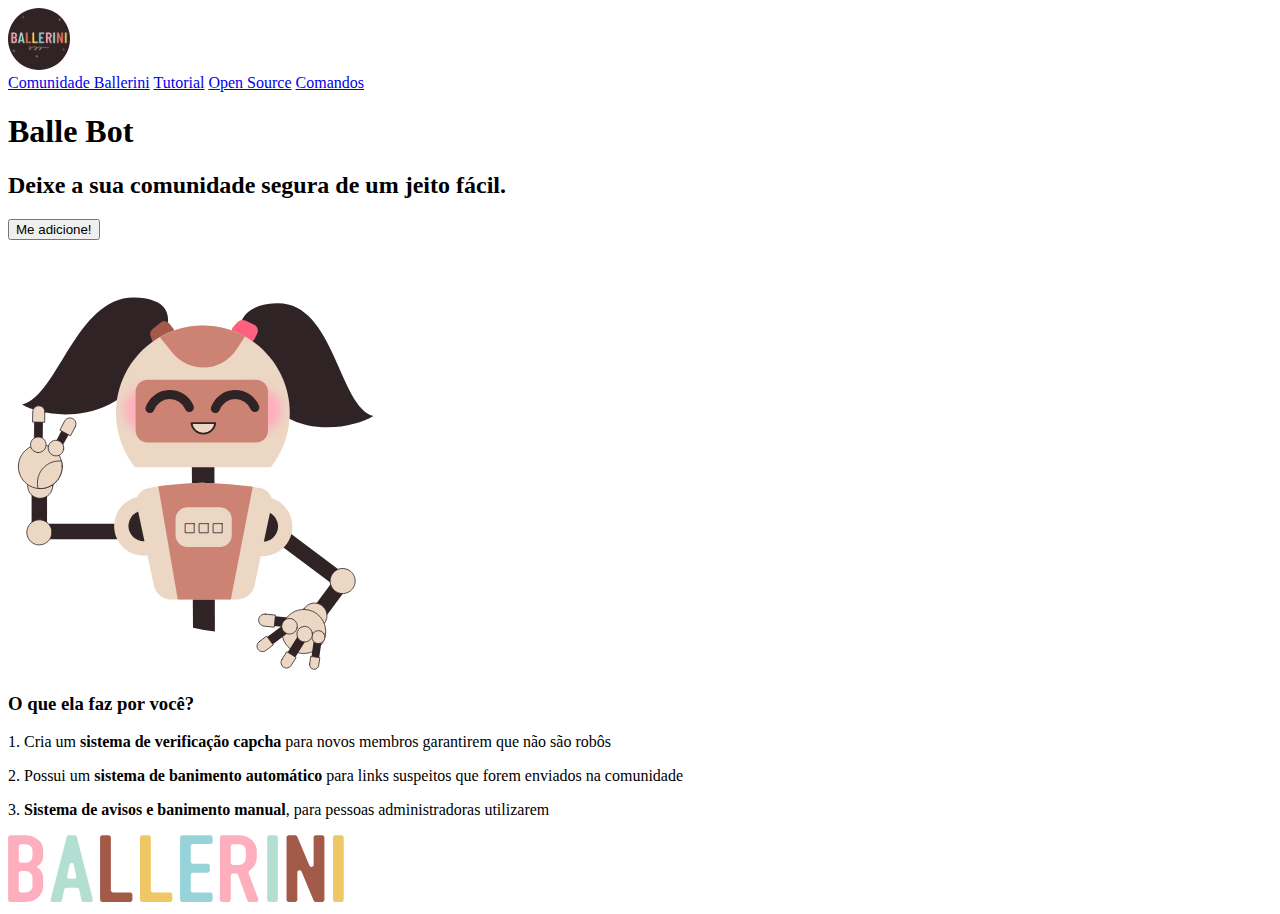
==== landing-page-um/index.html @ 6ad444f9 "Create index.html" ====
<!DOCTYPE html>
<html lang="pt-br">
<head>
  <meta charset="UTF-8">
  <meta http-equiv="X-UA-Compatible" content="IE=edge">
  <meta name="viewport" content="width=device-width, initial-scale=1.0">
  <meta name="description" content="Um bot que irá moderar e deixar sua comunidade segura de maneira fácil.">
  <title>Balle Bot - Modere a sua comunidade do Discord</title>
  <link rel="stylesheet" href="/styles/style.css">
  <link rel="stylesheet" href="/styles/fonts.css">
</head>
<body>
  <header class="cabecalho">
    <a href="https://www.youtube.com/@rafaellaballerini/" target="_blank" rel="external"><img class="cabecalho-imagem" src="./components/images/Vector.svg" alt="Logo comunidade ballerini"></a>
    <nav class="cabecalho-menu">
      <a class="cabecalho-menu-item" href="https://discord.gg/wagxzStdcR" target="_blank" rel="external">Comunidade Ballerini</a>
      <a class="cabecalho-menu-item" href="https://youtu.be/llF6vD-RljE" target="_blank" rel="external">Tutorial</a>
      <a class="cabecalho-menu-item" href="#">Open Source</a>
      <a class="cabecalho-menu-item" href="#">Comandos</a>
    </nav>
  </header>

  <main class="conteudo">
    <section class="conteudo-principal">
      <div class="conteudo-principal-escrito">
        <h1 class="conteudo-principal-escrito-titulo">Balle Bot</h1>
        <h2 class="conteudo-principal-escrito-subtitulo">Deixe a sua comunidade segura de um jeito fácil.</h2>
        <button class="conteudo-principal-escrito-botao">Me adicione!</button>
      </div>
      <img class="conteudo-principal-imagem" class="main-image" src="./components/images/freepik--Character--inject-5.svg" alt="">
    </section>

    <section class="conteudo-secundario">
      <h3 class="conteudo-secundario-titulo">O que ela faz por você?</h3>
      <p class="conteudo-secundario-paragrafo">1. Cria um <strong>sistema de verificação capcha</strong> para novos membros garantirem que não são robôs</p>
      <p class="conteudo-secundario-paragrafo">2. Possui um <strong>sistema de banimento automático</strong> para links suspeitos que forem enviados na comunidade</p>
      <p class="conteudo-secundario-paragrafo">3. <strong>Sistema de avisos e banimento manual</strong>, para pessoas administradoras utilizarem</p>
    </section>
  </main>

  <footer class="rodape">
    <a href="https://www.youtube.com/@rafaellaballerini/" target="_blank" rel="external"><img class="rodape-imagem" src="components/images/BALLERINI.svg" alt=""></a>
  </footer>
</body>
</html>
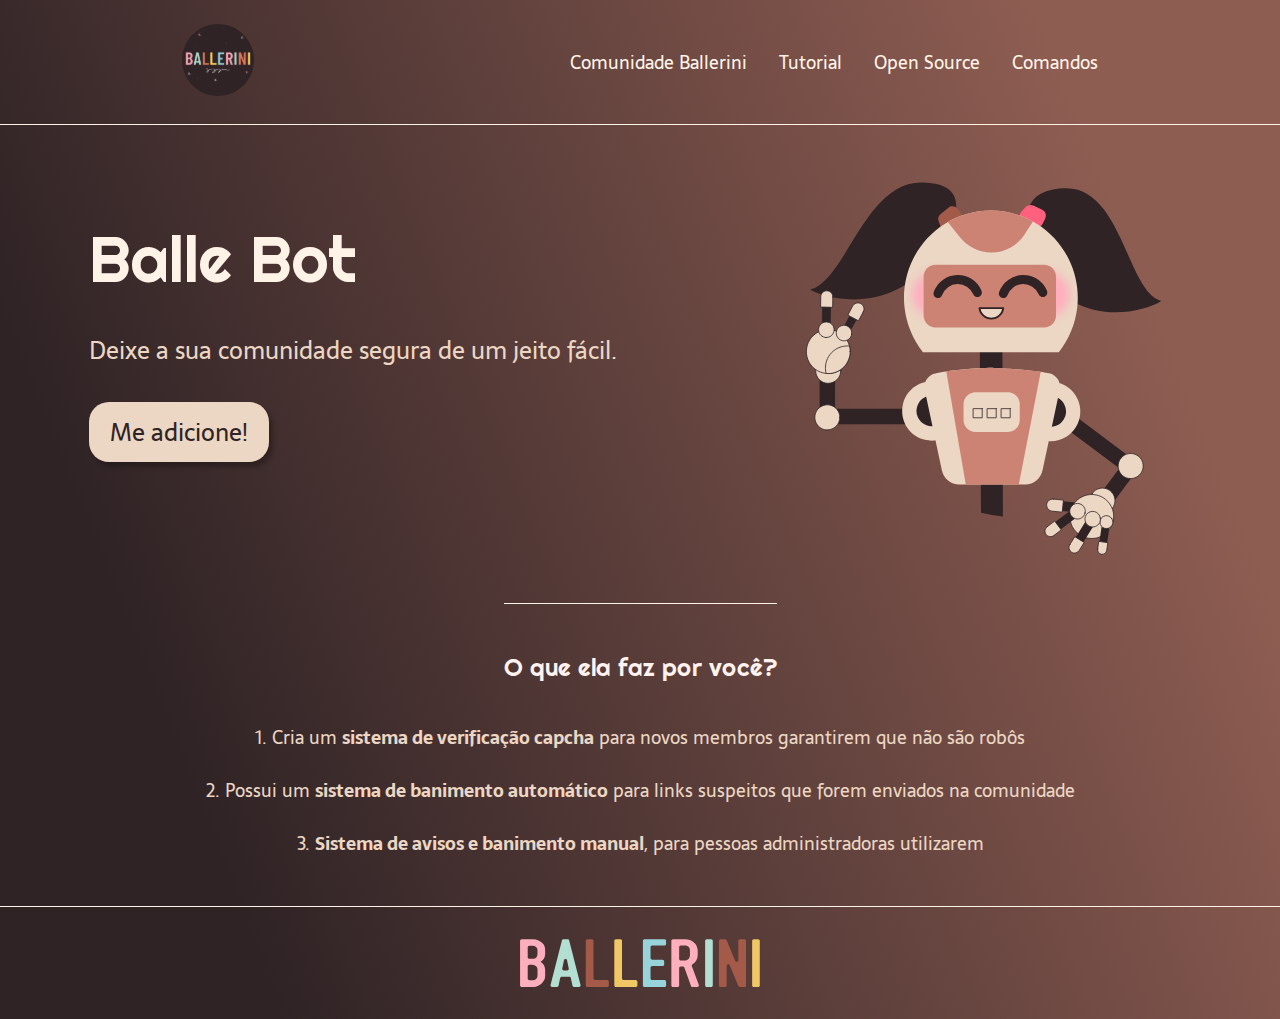
==== commit 9d46aede: "Update index.html" ====
--- a/landing-page-um/index.html
+++ b/landing-page-um/index.html
@@ -6,8 +6,8 @@
   <meta name="viewport" content="width=device-width, initial-scale=1.0">
   <meta name="description" content="Um bot que irá moderar e deixar sua comunidade segura de maneira fácil.">
   <title>Balle Bot - Modere a sua comunidade do Discord</title>
-  <link rel="stylesheet" href="/styles/style.css">
-  <link rel="stylesheet" href="/styles/fonts.css">
+  <link rel="stylesheet" href="./styles/style.css">
+  <link rel="stylesheet" href="./styles/fonts.css">
 </head>
 <body>
   <header class="cabecalho">
--- a/landing-page-um/styles/style.css
+++ b/landing-page-um/styles/style.css
@@ -0,0 +1,132 @@
+@import url('https://fonts.googleapis.com/css2?family=Righteous&display=swap');
+@import url('https://fonts.googleapis.com/css2?family=Sarala&display=swap');
+
+* {
+  margin: 0;
+  padding: 0;
+  box-sizing: border-box;
+  text-decoration: none;
+}
+
+body {
+  font-size: 100%;
+  background-image: linear-gradient(68.15deg, #2F2325 16.62%, #8E5D52 85.61%);
+}
+
+.cabecalho {
+  display: flex;
+  flex-direction: row;
+  justify-content: space-around;
+  align-items: center;
+  padding: 24px;
+}
+
+.cabecalho-imagem {
+  height: 72px;
+}
+
+.cabecalho-menu {
+  display: flex;
+  gap: 32px;
+}
+
+.cabecalho-menu-item {
+  font-family: 'Sarala', sans-serif;
+  color: #fff2e7;
+  font-size: 18px;
+  font-weight: 400;
+}
+
+.conteudo {
+  margin-bottom: 48px;
+  border-top: 0.4px solid #fff2e7;
+}
+
+.conteudo-principal {
+  display: flex;
+  flex-direction: row;
+  justify-content: space-around;
+  align-items: center;
+}
+
+.conteudo-principal-escrito {
+  display: flex;
+  flex-direction: column;
+  gap: 32px;
+}
+
+.conteudo-principal-escrito-titulo {
+  font-family: 'Righteous', cursive;
+  font-weight: 400;
+  font-size: 64px;
+  color: #fff2e7;
+}
+
+.conteudo-principal-escrito-subtitulo {
+  font-family: 'Sarala', sans-serif;
+  font-weight: 400;
+  font-size: 24px;
+  color: #ecd6c4;
+}
+
+.conteudo-principal-escrito-botao {
+  background-color: #ecd6c4;
+  width: 180px;
+  height: 60px;
+  border: none;
+  border-radius: 20px;
+  box-shadow: 4px 5px 4px #00000040;
+  font-family: 'Sarala', sans-serif;
+  font-weight: 400;
+  font-size: 24px;
+  color: #2f2325;
+}
+
+.conteudo-principal-escrito-botao:hover {
+  background-color: #ecd6c487;
+  cursor: pointer;
+}
+
+.conteudo-principal-imagem {
+  height: 430px;
+}
+
+.conteudo-secundario {
+  display: flex;
+  flex-direction: column;
+  align-items: center;
+  gap: 24px;
+  margin-top: 48px;
+}
+
+.conteudo-secundario-titulo {
+  border-top: 0.4px solid #FFF2E7;
+  padding-top: 48px;
+  font-family: 'Righteous', cursive;
+  font-weight: 400;
+  font-size: 24px;
+  color: #fff2ef;
+  margin-bottom: 16px;
+}
+
+.conteudo-secundario-paragrafo {
+  font-family: 'Sarala', sans-serif;
+  font-weight: 300;
+  font-size: 18px;
+  color: #ecd6c4;
+}
+
+.conteudo-secundario-paragrafo strong {
+  font-weight: 700;
+}
+
+.rodape {
+  padding: 32px;
+  border-top: 0.4px solid #FFF2E7;
+}
+
+.rodape-imagem {
+  height: 48px;
+  display: block;
+  margin: 0 auto;
+}